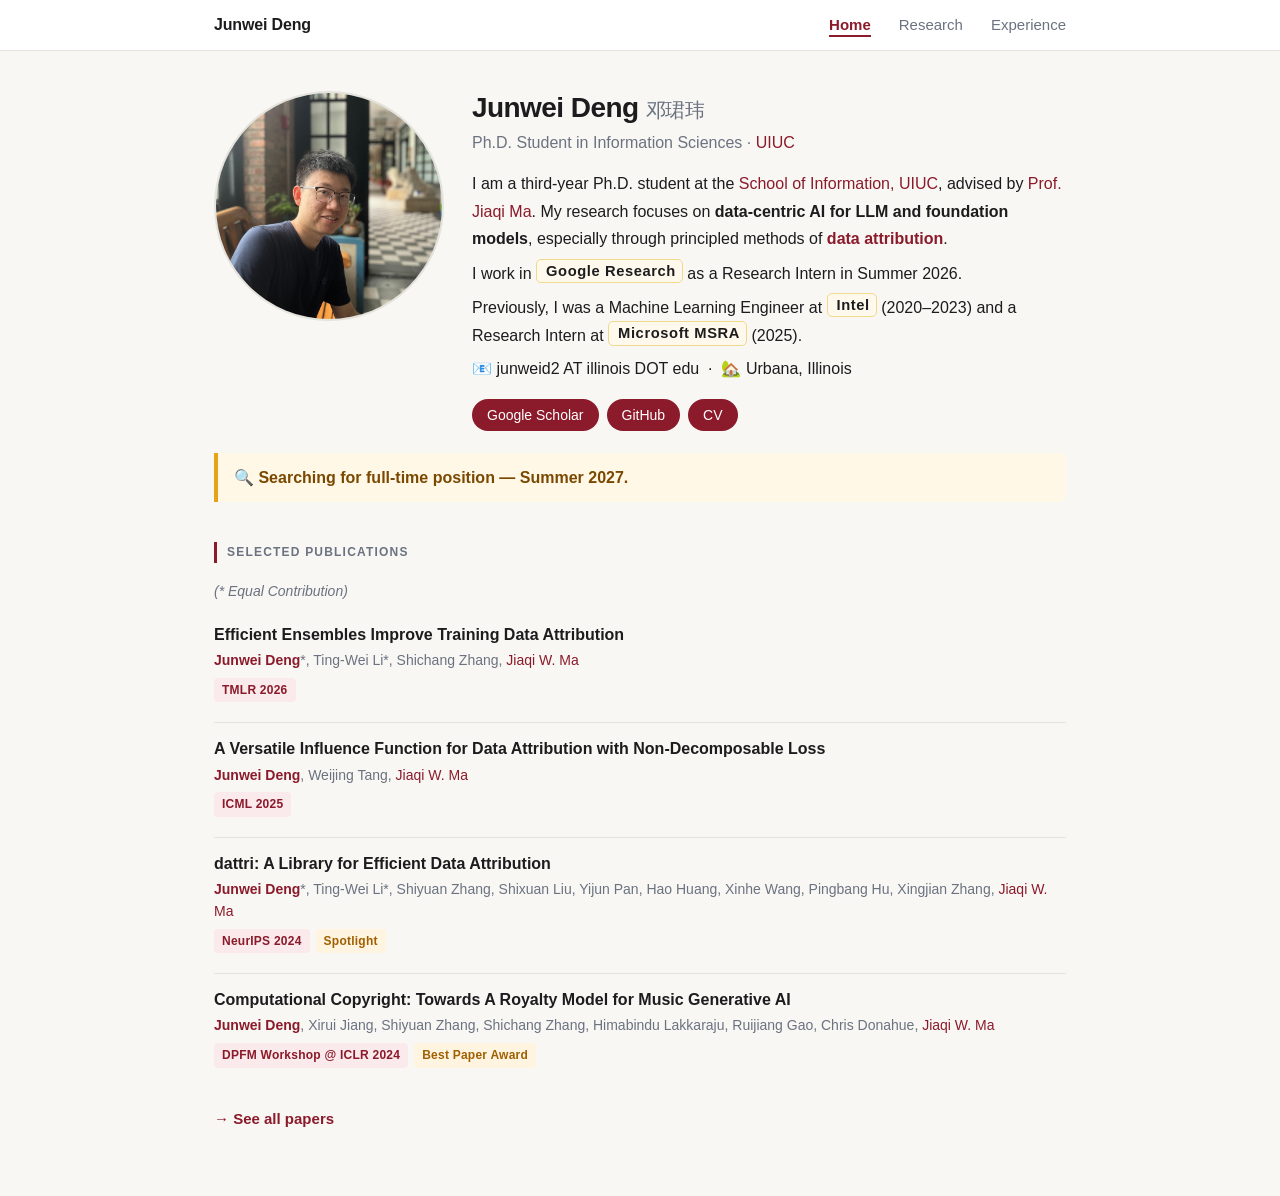
==== index.html @ a023f696 "update" ====
<!DOCTYPE html>
<html lang="en">
<head>
  <meta charset="UTF-8">
  <meta name="viewport" content="width=device-width, initial-scale=1">
  <title>Junwei Deng</title>
  <meta name="author" content="Junwei Deng">
  <link rel="stylesheet" href="style.css">
</head>
<body>

<nav>
  <div class="nav-inner">
    <a class="nav-name" href="index.html">Junwei Deng</a>
    <ul class="nav-links">
      <li><a href="index.html" class="active">Home</a></li>
      <li><a href="research.html">Research</a></li>
      <li><a href="experience.html">Experience</a></li>
    </ul>
  </div>
</nav>

<div class="container">

  <div class="profile">
    <img class="profile-photo" src="images/junwei.jpg" alt="Junwei Deng">
    <div class="profile-info">
      <h1>Junwei Deng <span style="font-weight:400;font-size:20px;color:#6b7280">邓珺玮</span></h1>
      <p class="tagline">Ph.D. Student in Information Sciences · <a href="https://ischool.illinois.edu/">UIUC</a></p>
      <div class="bio">
        <p>I am a third-year Ph.D. student at the <a href="https://ischool.illinois.edu/">School of Information, UIUC</a>, advised by <a href="https://jiaqima.github.io/">Prof. Jiaqi Ma</a>. My research focuses on <strong>data-centric AI for LLM and foundation models</strong>, especially through principled methods of <strong><a href="https://hal.science/hal-05230469v1/document">data attribution</a></strong>.</p>
        <p>I work in
  <span class="org-badge"><img src="https://www.google.com/favicon.ico" alt="" style="height:1em;vertical-align:middle;margin-right:3px;"><a href="https://research.google/">Google Research</a></span> as a Research Intern in Summer 2026.</p>

<p>Previously, I was a Machine Learning Engineer at
  <span class="org-badge"><img src="https://www.intel.com/favicon.ico" alt="" style="height:1em;vertical-align:middle;margin-right:3px;"><a href="https://www.intel.com">Intel</a></span> (2020–2023) and a Research Intern at
  <span class="org-badge"><img src="https://www.microsoft.com/favicon.ico" alt="" style="height:1em;vertical-align:middle;margin-right:3px;"><a href="https://www.microsoft.com/en-us/research/lab/microsoft-research-asia/">Microsoft MSRA</a></span> (2025).</p>
        <p>📧 junweid2 AT illinois DOT edu &nbsp;·&nbsp; 🏡 Urbana, Illinois</p>
      </div>
      <div class="profile-links">
        <a href="https://scholar.google.com/citations?user=DagyP9QAAAAJ&hl=en&oi=ao">Google Scholar</a>
        <a href="https://github.com/TheaperDeng">GitHub</a>
        <a href="cv/Junwei_Deng_s_CV_Phd.pdf">CV</a>
      </div>
    </div>
  </div>

  <div class="job-notice">
    🔍 Searching for full-time position — Summer 2027.
  </div>

  <h2 class="section-title">Selected Publications</h2>
  <p class="equal-contrib">(* Equal Contribution)</p>

  <div class="paper">
    <div class="paper-title"><a href="https://arxiv.org/abs/2405.17293">Efficient Ensembles Improve Training Data Attribution</a></div>
    <div class="paper-authors">
      <span class="self">Junwei Deng</span>*, Ting-Wei Li*, Shichang Zhang, <a href="https://scholar.google.com/citations?user=Z9X2A1MAAAAJ">Jiaqi W. Ma</a>
    </div>
    <div class="paper-meta">
      <span class="venue-tag">TMLR 2026</span>
    </div>
  </div>

  <div class="paper">
    <div class="paper-title"><a href="https://arxiv.org/abs/2412.01335">A Versatile Influence Function for Data Attribution with Non-Decomposable Loss</a></div>
    <div class="paper-authors">
      <span class="self">Junwei Deng</span>, Weijing Tang, <a href="https://scholar.google.com/citations?user=Z9X2A1MAAAAJ">Jiaqi W. Ma</a>
    </div>
    <div class="paper-meta">
      <span class="venue-tag">ICML 2025</span>
    </div>
  </div>

  <div class="paper">
    <div class="paper-title"><a href="https://arxiv.org/abs/2410.04555">dattri: A Library for Efficient Data Attribution</a></div>
    <div class="paper-authors">
      <span class="self">Junwei Deng</span>*, Ting-Wei Li*, Shiyuan Zhang, Shixuan Liu, Yijun Pan, Hao Huang, Xinhe Wang, Pingbang Hu, Xingjian Zhang, <a href="https://scholar.google.com/citations?user=Z9X2A1MAAAAJ">Jiaqi W. Ma</a>
    </div>
    <div class="paper-meta">
      <span class="venue-tag">NeurIPS 2024</span>
      <span class="venue-tag award">Spotlight</span>
    </div>
  </div>

  <div class="paper">
    <div class="paper-title"><a href="https://arxiv.org/abs/2312.06646">Computational Copyright: Towards A Royalty Model for Music Generative AI</a></div>
    <div class="paper-authors">
      <span class="self">Junwei Deng</span>, Xirui Jiang, Shiyuan Zhang, Shichang Zhang, Himabindu Lakkaraju, Ruijiang Gao, Chris Donahue, <a href="https://scholar.google.com/citations?user=Z9X2A1MAAAAJ">Jiaqi W. Ma</a>
    </div>
    <div class="paper-meta">
      <span class="venue-tag">DPFM Workshop @ ICLR 2024</span>
      <span class="venue-tag award">Best Paper Award</span>
    </div>
  </div>

  <a class="see-all" href="research.html">→ See all papers</a>

</div>
</body>
</html>
---- style.css ----
/* ── Fonts (Lato via Google CDN) ── */
@font-face {
  font-family: 'Lato';
  font-style: italic;
  font-weight: 400;
  src: local('Lato Italic'), local('Lato-Italic'), url(https://fonts.gstatic.com/s/lato/v15/S6u8w4BMUTPHjxsAUi-qNiXg7eU0.woff2) format('woff2');
  unicode-range: U+0100-024F, U+0259, U+1E00-1EFF, U+2020, U+20A0-20AB, U+20AD-20CF, U+2113, U+2C60-2C7F, U+A720-A7FF;
}
@font-face {
  font-family: 'Lato';
  font-style: italic;
  font-weight: 400;
  src: local('Lato Italic'), local('Lato-Italic'), url(https://fonts.gstatic.com/s/lato/v15/S6u8w4BMUTPHjxsAXC-qNiXg7Q.woff2) format('woff2');
  unicode-range: U+0000-00FF, U+0131, U+0152-0153, U+02BB-02BC, U+02C6, U+02DA, U+02DC, U+2000-206F, U+2074, U+20AC, U+2122, U+2191, U+2193, U+2212, U+2215, U+FEFF, U+FFFD;
}
@font-face {
  font-family: 'Lato';
  font-style: italic;
  font-weight: 700;
  src: local('Lato Bold Italic'), local('Lato-BoldItalic'), url(https://fonts.gstatic.com/s/lato/v15/S6u_w4BMUTPHjxsI5wq_FQftx9897sxZ.woff2) format('woff2');
  unicode-range: U+0100-024F, U+0259, U+1E00-1EFF, U+2020, U+20A0-20AB, U+20AD-20CF, U+2113, U+2C60-2C7F, U+A720-A7FF;
}
@font-face {
  font-family: 'Lato';
  font-style: italic;
  font-weight: 700;
  src: local('Lato Bold Italic'), local('Lato-BoldItalic'), url(https://fonts.gstatic.com/s/lato/v15/S6u_w4BMUTPHjxsI5wq_Gwftx9897g.woff2) format('woff2');
  unicode-range: U+0000-00FF, U+0131, U+0152-0153, U+02BB-02BC, U+02C6, U+02DA, U+02DC, U+2000-206F, U+2074, U+20AC, U+2122, U+2191, U+2193, U+2212, U+2215, U+FEFF, U+FFFD;
}
@font-face {
  font-family: 'Lato';
  font-style: normal;
  font-weight: 400;
  src: local('Lato Regular'), local('Lato-Regular'), url(https://fonts.gstatic.com/s/lato/v15/S6uyw4BMUTPHjxAwXiWtFCfQ7A.woff2) format('woff2');
  unicode-range: U+0100-024F, U+0259, U+1E00-1EFF, U+2020, U+20A0-20AB, U+20AD-20CF, U+2113, U+2C60-2C7F, U+A720-A7FF;
}
@font-face {
  font-family: 'Lato';
  font-style: normal;
  font-weight: 400;
  src: local('Lato Regular'), local('Lato-Regular'), url(https://fonts.gstatic.com/s/lato/v15/S6uyw4BMUTPHjx4wXiWtFCc.woff2) format('woff2');
  unicode-range: U+0000-00FF, U+0131, U+0152-0153, U+02BB-02BC, U+02C6, U+02DA, U+02DC, U+2000-206F, U+2074, U+20AC, U+2122, U+2191, U+2193, U+2212, U+2215, U+FEFF, U+FFFD;
}
@font-face {
  font-family: 'Lato';
  font-style: normal;
  font-weight: 700;
  src: local('Lato Bold'), local('Lato-Bold'), url(https://fonts.gstatic.com/s/lato/v15/S6u9w4BMUTPHh6UVSwaPGQ3q5d0N7w.woff2) format('woff2');
  unicode-range: U+0100-024F, U+0259, U+1E00-1EFF, U+2020, U+20A0-20AB, U+20AD-20CF, U+2113, U+2C60-2C7F, U+A720-A7FF;
}
@font-face {
  font-family: 'Lato';
  font-style: normal;
  font-weight: 700;
  src: local('Lato Bold'), local('Lato-Bold'), url(https://fonts.gstatic.com/s/lato/v15/S6u9w4BMUTPHh6UVSwiPGQ3q5d0.woff2) format('woff2');
  unicode-range: U+0000-00FF, U+0131, U+0152-0153, U+02BB-02BC, U+02C6, U+02DA, U+02DC, U+2000-206F, U+2074, U+20AC, U+2122, U+2191, U+2193, U+2212, U+2215, U+FEFF, U+FFFD;
}

/* ── Design Tokens ── */
:root {
  --bg:       #f8f7f4;
  --surface:  #ffffff;
  --text:     #1c1c1e;
  --muted:    #6b7280;
  --accent:   #8b1a2a;
  --accent-h: #6d1220;
  --border:   #e4e3dc;
  --tag-bg:   #faeaec;
}

/* ── Reset ── */
*, *::before, *::after {
  box-sizing: border-box;
  margin: 0;
  padding: 0;
}

/* ── Base ── */
body {
  background: var(--bg);
  color: var(--text);
  font-family: 'Lato', Verdana, Helvetica, sans-serif;
  font-size: 16px;
  line-height: 1.72;
}

a {
  color: var(--accent);
  text-decoration: none;
}

a:hover {
  color: var(--accent-h);
  text-decoration: underline;
}

/* ── Navigation ── */
nav {
  position: sticky;
  top: 0;
  background: var(--surface);
  border-bottom: 1px solid var(--border);
  z-index: 100;
}

.nav-inner {
  max-width: 900px;
  margin: 0 auto;
  padding: 0 24px;
  display: flex;
  align-items: center;
  justify-content: space-between;
  height: 50px;
}

.nav-name {
  font-size: 16px;
  font-weight: 700;
  color: var(--text);
  text-decoration: none;
  letter-spacing: -0.01em;
}

.nav-name:hover {
  color: var(--accent);
  text-decoration: none;
}

.nav-links {
  display: flex;
  gap: 28px;
  list-style: none;
}

.nav-links a {
  font-size: 15px;
  color: var(--muted);
  text-decoration: none;
  transition: color 0.15s;
  padding-bottom: 2px;
}

.nav-links a:hover {
  color: var(--accent);
  text-decoration: none;
}

.nav-links a.active {
  color: var(--accent);
  font-weight: 700;
  border-bottom: 2px solid var(--accent);
}

/* ── Container ── */
.container {
  max-width: 900px;
  margin: 0 auto;
  padding: 0 24px 64px;
}

/* ── Section Headings ── */
h2.section-title {
  font-size: 12px;
  font-weight: 700;
  text-transform: uppercase;
  letter-spacing: 0.1em;
  color: var(--muted);
  margin: 40px 0 16px;
  padding-left: 10px;
  border-left: 3px solid var(--accent);
}

/* ── Home: Profile Hero ── */
.profile {
  display: flex;
  gap: 28px;
  align-items: flex-start;
  margin-top: 40px;
}

.profile-photo {
  width: 230px;
  height: 230px;
  border-radius: 50%;
  object-fit: cover;
  flex-shrink: 0;
  border: 2px solid var(--border);
}

.profile-info h1 {
  font-size: 28px;
  font-weight: 700;
  line-height: 1.2;
  margin-bottom: 4px;
  letter-spacing: -0.02em;
}

.profile-info .tagline {
  font-size: 16px;
  color: var(--muted);
  margin-bottom: 14px;
}

.profile-info .bio {
  margin-bottom: 16px;
  line-height: 1.72;
}

.profile-info .bio p + p {
  margin-top: 6px;
}

.org-badge {
  display: inline-flex;
  align-items: center;
  background: #fef9ec;
  border: 1px solid #f0d98a;
  border-radius: 5px;
  padding: 1px 6px;
  font-weight: 600;
  letter-spacing: 0.04em;
  font-size: 0.92em;
  line-height: 1.4;
  vertical-align: baseline;
  white-space: nowrap;
}

.org-badge a {
  color: inherit;
  text-decoration: none;
}

.org-badge a:hover {
  text-decoration: underline;
}

.profile-links {
  display: flex;
  flex-wrap: wrap;
  gap: 8px;
}

.profile-links a {
  font-size: 14px;
  color: var(--surface);
  background: var(--accent);
  padding: 4px 15px;
  border-radius: 20px;
  text-decoration: none;
  transition: background 0.15s;
}

.profile-links a:hover {
  background: var(--accent-h);
  text-decoration: none;
}

/* ── See All Link ── */
.see-all {
  display: inline-block;
  margin-top: 4px;
  font-size: 15px;
  color: var(--accent);
  font-weight: 700;
}

.see-all:hover {
  text-decoration: underline;
}

/* ── Papers ── */
.equal-contrib {
  font-size: 14px;
  color: var(--muted);
  font-style: italic;
  margin-bottom: 20px;
}

.job-notice {
  display: flex;
  align-items: center;
  gap: 10px;
  background: #fff8e6;
  border-left: 4px solid #e6a317;
  padding: 11px 16px;
  border-radius: 0 6px 6px 0;
  font-size: 16px;
  font-weight: 700;
  color: #7a4800;
  margin: 22px 0 4px;
}

.paper {
  margin-bottom: 14px;
  padding-bottom: 14px;
  border-bottom: 1px solid var(--border);
}

.paper:last-of-type {
  border-bottom: none;
}

.paper-title {
  font-size: 16px;
  font-weight: 700;
  line-height: 1.45;
  margin-bottom: 4px;
  color: var(--text);
}

.paper-title a {
  color: var(--text);
  text-decoration: none;
}

.paper-title a:hover {
  color: var(--accent);
  text-decoration: underline;
}

.paper-authors {
  font-size: 14px;
  color: var(--muted);
  margin-bottom: 6px;
  line-height: 1.55;
}

.paper-authors .self {
  color: var(--accent);
  font-weight: 700;
}

.paper-meta {
  display: flex;
  align-items: center;
  flex-wrap: wrap;
  gap: 6px;
  margin-bottom: 6px;
}

.venue-tag {
  display: inline-block;
  background: var(--tag-bg);
  color: var(--accent);
  font-size: 12px;
  font-weight: 700;
  padding: 2px 8px;
  border-radius: 4px;
  letter-spacing: 0.02em;
}

.venue-tag.award {
  background: #fff4e0;
  color: #a05f00;
}

.paper-links {
  display: flex;
  gap: 12px;
  flex-wrap: wrap;
}

.paper-links a {
  font-size: 13px;
  color: var(--muted);
  text-decoration: none;
}

.paper-links a::before { content: "["; }
.paper-links a::after  { content: "]"; }

.paper-links a:hover {
  color: var(--accent);
  text-decoration: none;
}

/* ── Experience ── */
.exp-entry {
  display: flex;
  gap: 18px;
  margin-bottom: 22px;
  padding-bottom: 22px;
  border-bottom: 1px solid var(--border);
  align-items: flex-start;
}

.exp-entry:last-child {
  border-bottom: none;
}

.exp-logo {
  width: 52px;
  height: 52px;
  object-fit: contain;
  flex-shrink: 0;
  margin-top: 3px;
}

.exp-content h3 {
  font-size: 16px;
  font-weight: 700;
  margin-bottom: 1px;
}

.exp-content .exp-org {
  font-size: 15px;
  color: var(--muted);
  margin-bottom: 5px;
}

.exp-content .exp-body {
  font-size: 15px;
  line-height: 1.65;
  color: var(--text);
}

.exp-content .exp-body a {
  font-size: 15px;
}

/* ── Responsive ── */
@media (max-width: 560px) {
  .profile {
    flex-direction: column-reverse;
    align-items: center;
    text-align: center;
  }

  .profile-photo {
    width: 130px;
    height: 130px;
  }

  .profile-links {
    justify-content: center;
  }

  .nav-links {
    gap: 18px;
  }

  .nav-links a {
    font-size: 14px;
  }

  h2.section-title {
    margin-top: 32px;
  }
}
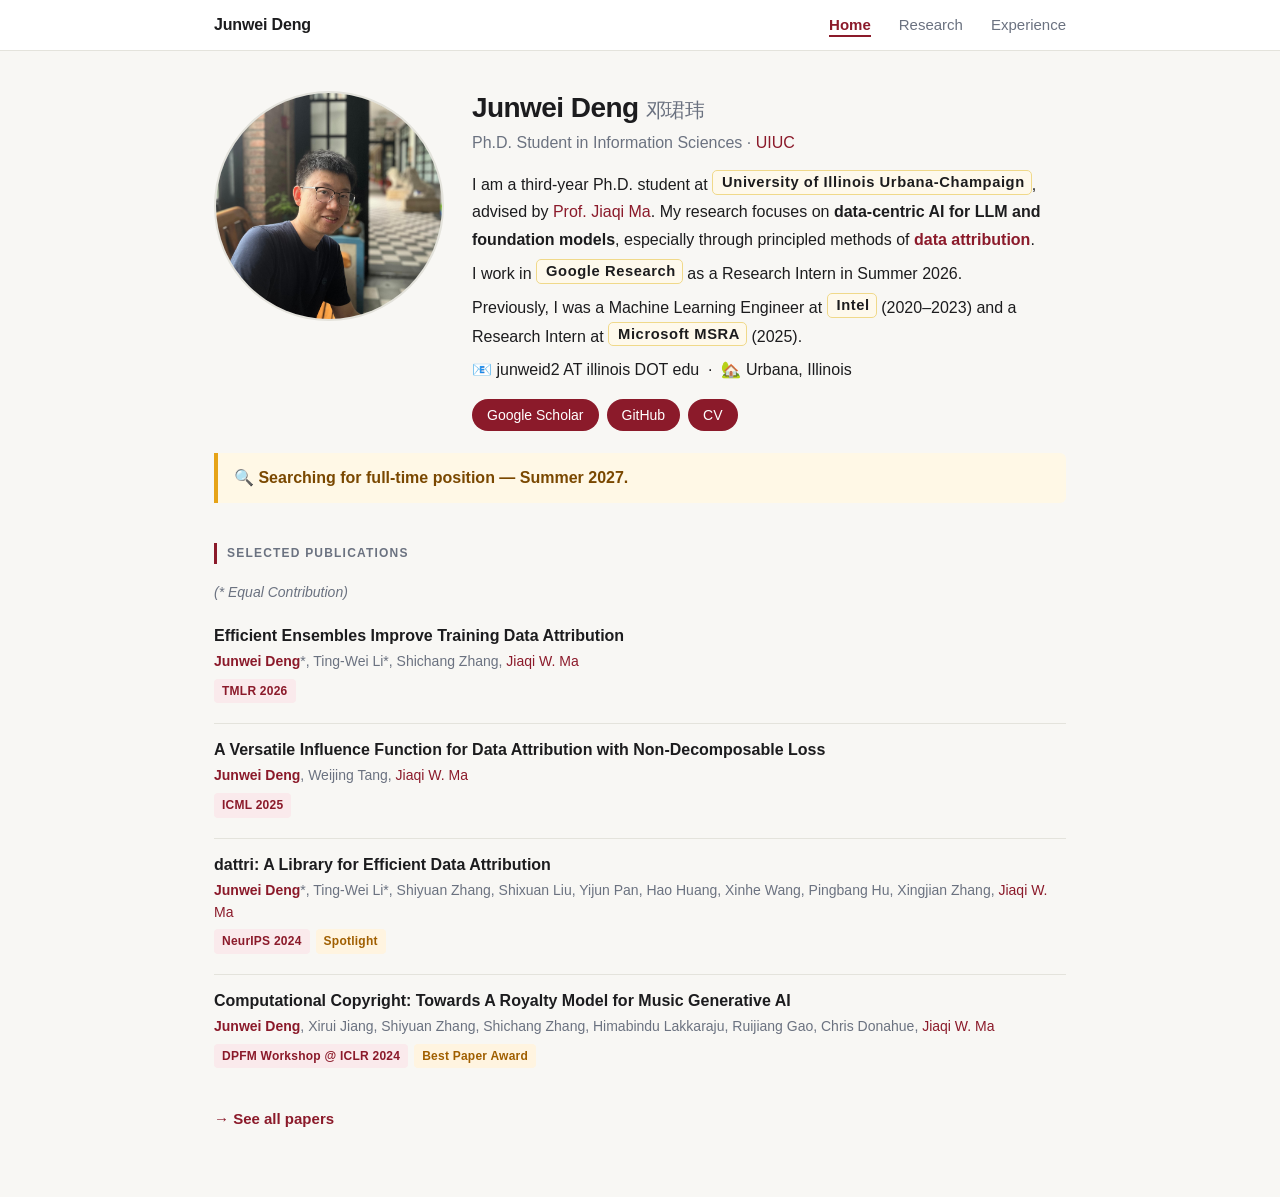
==== commit 602c2a19: "update" ====
--- a/index.html
+++ b/index.html
@@ -28,7 +28,7 @@
       <h1>Junwei Deng <span style="font-weight:400;font-size:20px;color:#6b7280">邓珺玮</span></h1>
       <p class="tagline">Ph.D. Student in Information Sciences · <a href="https://ischool.illinois.edu/">UIUC</a></p>
       <div class="bio">
-        <p>I am a third-year Ph.D. student at the <a href="https://ischool.illinois.edu/">School of Information, UIUC</a>, advised by <a href="https://jiaqima.github.io/">Prof. Jiaqi Ma</a>. My research focuses on <strong>data-centric AI for LLM and foundation models</strong>, especially through principled methods of <strong><a href="https://hal.science/hal-05230469v1/document">data attribution</a></strong>.</p>
+        <p>I am a third-year Ph.D. student at <span class="org-badge"><img src="https://cdn.brand.illinois.edu/favicon.ico" alt="" style="height:1em;vertical-align:middle;margin-right:3px;"><a href="https://ischool.illinois.edu/">University of Illinois Urbana-Champaign</a></span>, advised by <a href="https://jiaqima.github.io/">Prof. Jiaqi Ma</a>. My research focuses on <strong>data-centric AI for LLM and foundation models</strong>, especially through principled methods of <strong><a href="https://hal.science/hal-05230469v1/document">data attribution</a></strong>.</p>
         <p>I work in
   <span class="org-badge"><img src="https://www.google.com/favicon.ico" alt="" style="height:1em;vertical-align:middle;margin-right:3px;"><a href="https://research.google/">Google Research</a></span> as a Research Intern in Summer 2026.</p>
 
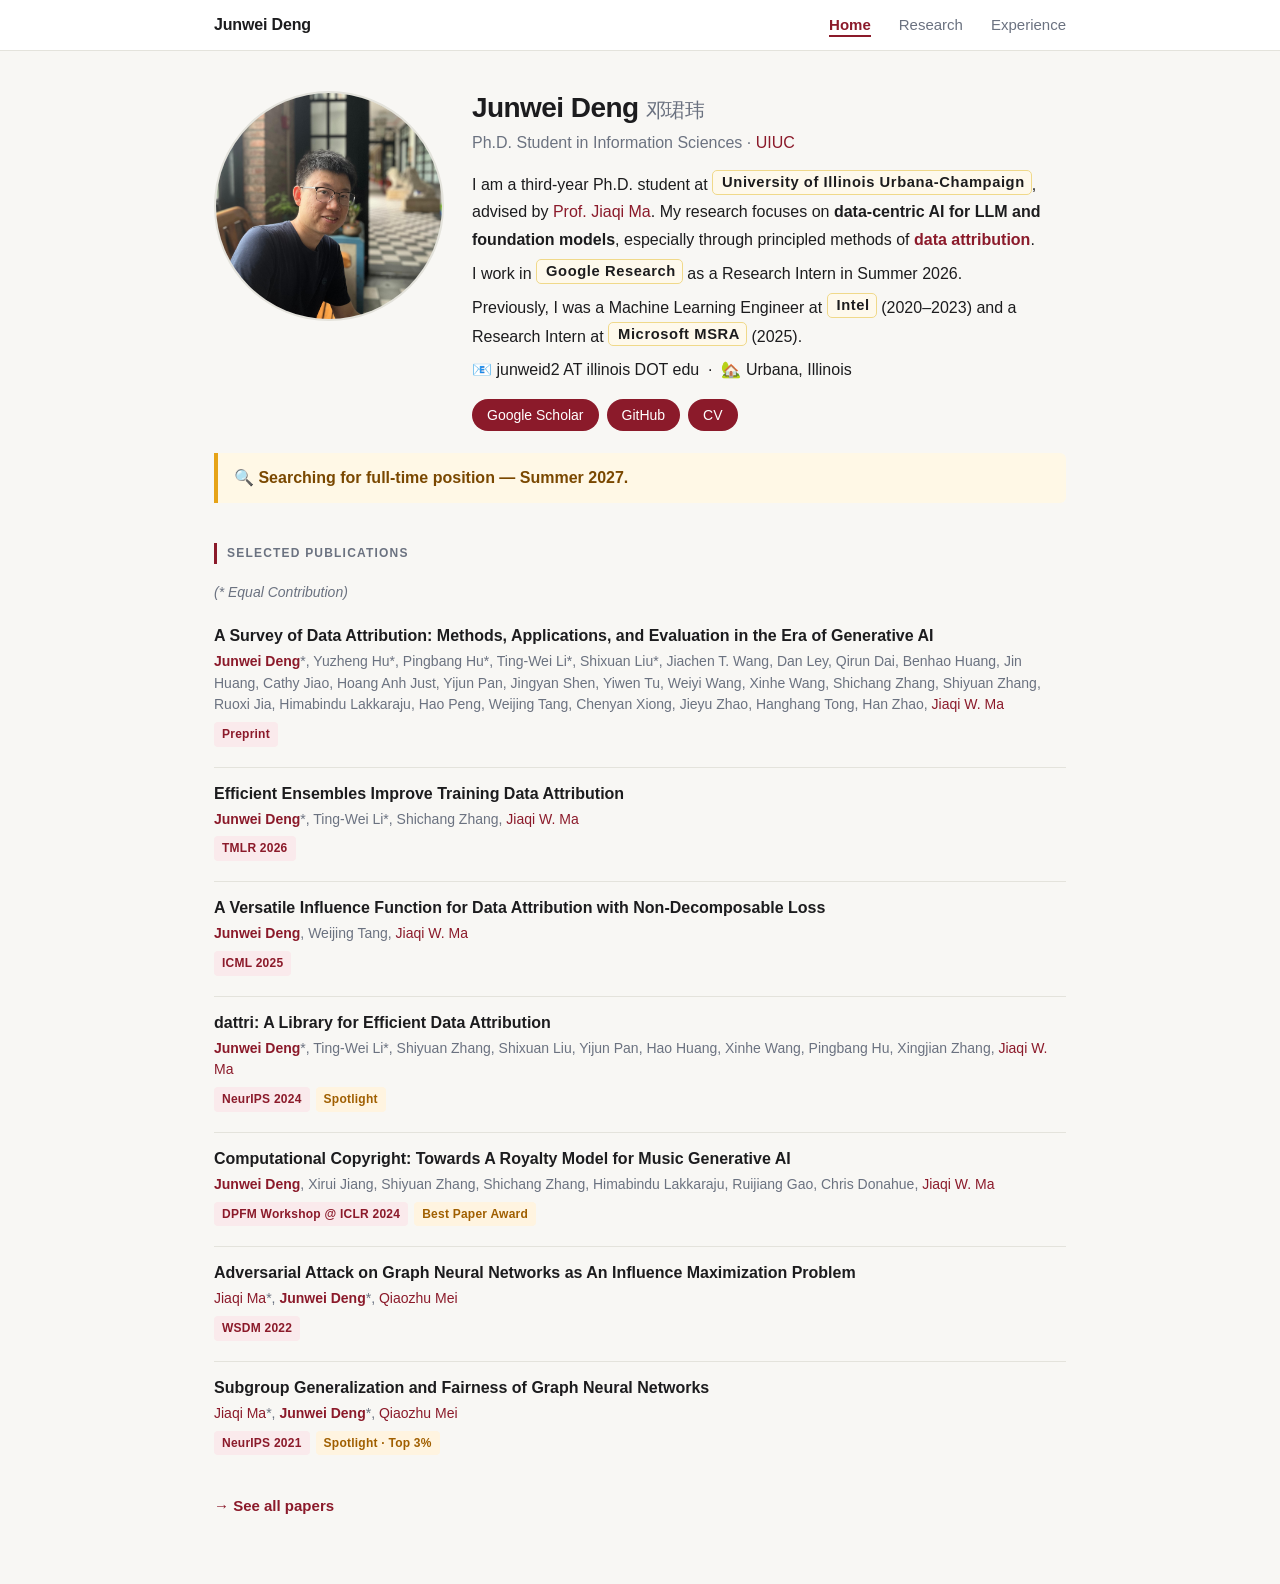
==== commit 4a1c7493: "update" ====
--- a/index.html
+++ b/index.html
@@ -53,6 +53,16 @@
   <p class="equal-contrib">(* Equal Contribution)</p>
 
   <div class="paper">
+    <div class="paper-title"><a href="https://hal.science/hal-05230469v1/document">A Survey of Data Attribution: Methods, Applications, and Evaluation in the Era of Generative AI</a></div>
+    <div class="paper-authors">
+      <span class="self">Junwei Deng</span>*, Yuzheng Hu*, Pingbang Hu*, Ting-Wei Li*, Shixuan Liu*, Jiachen T. Wang, Dan Ley, Qirun Dai, Benhao Huang, Jin Huang, Cathy Jiao, Hoang Anh Just, Yijun Pan, Jingyan Shen, Yiwen Tu, Weiyi Wang, Xinhe Wang, Shichang Zhang, Shiyuan Zhang, Ruoxi Jia, Himabindu Lakkaraju, Hao Peng, Weijing Tang, Chenyan Xiong, Jieyu Zhao, Hanghang Tong, Han Zhao, <a href="https://scholar.google.com/citations?user=Z9X2A1MAAAAJ">Jiaqi W. Ma</a>
+    </div>
+    <div class="paper-meta">
+      <span class="venue-tag">Preprint</span>
+    </div>
+  </div>
+
+  <div class="paper">
     <div class="paper-title"><a href="https://arxiv.org/abs/2405.17293">Efficient Ensembles Improve Training Data Attribution</a></div>
     <div class="paper-authors">
       <span class="self">Junwei Deng</span>*, Ting-Wei Li*, Shichang Zhang, <a href="https://scholar.google.com/citations?user=Z9X2A1MAAAAJ">Jiaqi W. Ma</a>
@@ -94,6 +104,27 @@
     </div>
   </div>
 
+  <div class="paper">
+    <div class="paper-title"><a href="https://arxiv.org/abs/2106.10785">Adversarial Attack on Graph Neural Networks as An Influence Maximization Problem</a></div>
+    <div class="paper-authors">
+      <a href="https://scholar.google.com/citations?user=Z9X2A1MAAAAJ">Jiaqi Ma</a>*, <span class="self">Junwei Deng</span>*, <a href="https://scholar.google.com/citations?user=zr22WkQAAAAJ">Qiaozhu Mei</a>
+    </div>
+    <div class="paper-meta">
+      <span class="venue-tag">WSDM 2022</span>
+    </div>
+  </div>
+
+  <div class="paper">
+    <div class="paper-title"><a href="https://arxiv.org/abs/2106.15535">Subgroup Generalization and Fairness of Graph Neural Networks</a></div>
+    <div class="paper-authors">
+      <a href="https://scholar.google.com/citations?user=Z9X2A1MAAAAJ">Jiaqi Ma</a>*, <span class="self">Junwei Deng</span>*, <a href="https://scholar.google.com/citations?user=zr22WkQAAAAJ">Qiaozhu Mei</a>
+    </div>
+    <div class="paper-meta">
+      <span class="venue-tag">NeurIPS 2021</span>
+      <span class="venue-tag award">Spotlight · Top 3%</span>
+    </div>
+  </div>
+
   <a class="see-all" href="research.html">→ See all papers</a>
 
 </div>
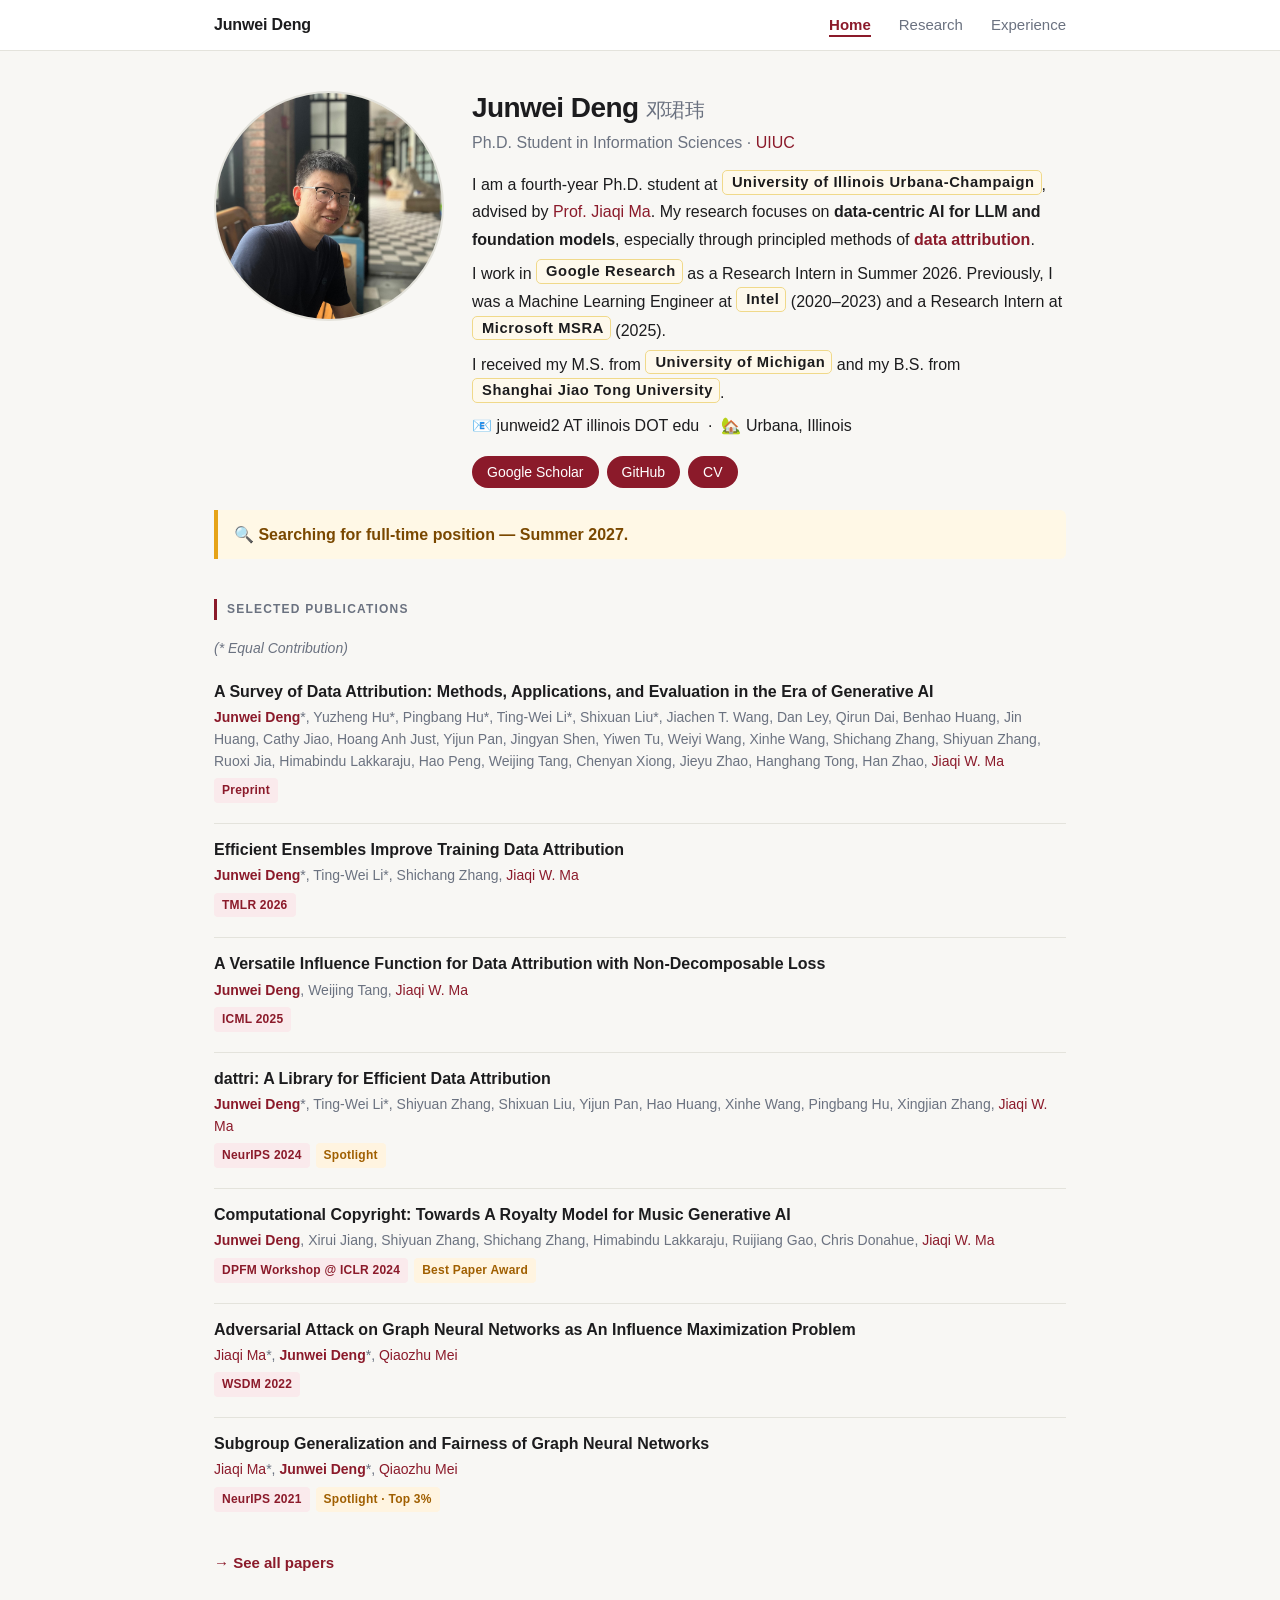
==== commit 8496b1e5: "update" ====
--- a/index.html
+++ b/index.html
@@ -28,13 +28,14 @@
       <h1>Junwei Deng <span style="font-weight:400;font-size:20px;color:#6b7280">邓珺玮</span></h1>
       <p class="tagline">Ph.D. Student in Information Sciences · <a href="https://ischool.illinois.edu/">UIUC</a></p>
       <div class="bio">
-        <p>I am a third-year Ph.D. student at <span class="org-badge"><img src="https://cdn.brand.illinois.edu/favicon.ico" alt="" style="height:1em;vertical-align:middle;margin-right:3px;"><a href="https://ischool.illinois.edu/">University of Illinois Urbana-Champaign</a></span>, advised by <a href="https://jiaqima.github.io/">Prof. Jiaqi Ma</a>. My research focuses on <strong>data-centric AI for LLM and foundation models</strong>, especially through principled methods of <strong><a href="https://hal.science/hal-05230469v1/document">data attribution</a></strong>.</p>
+        <p>I am a fourth-year Ph.D. student at <span class="org-badge"><img src="https://cdn.brand.illinois.edu/favicon.ico" alt="" style="height:1em;vertical-align:middle;margin-right:3px;"><a href="https://ischool.illinois.edu/">University of Illinois Urbana-Champaign</a></span>, advised by <a href="https://jiaqima.github.io/">Prof. Jiaqi Ma</a>. My research focuses on <strong>data-centric AI for LLM and foundation models</strong>, especially through principled methods of <strong><a href="https://hal.science/hal-05230469v1/document">data attribution</a></strong>.</p>
         <p>I work in
-  <span class="org-badge"><img src="https://www.google.com/favicon.ico" alt="" style="height:1em;vertical-align:middle;margin-right:3px;"><a href="https://research.google/">Google Research</a></span> as a Research Intern in Summer 2026.</p>
-
-<p>Previously, I was a Machine Learning Engineer at
+  <span class="org-badge"><img src="https://www.google.com/favicon.ico" alt="" style="height:1em;vertical-align:middle;margin-right:3px;"><a href="https://research.google/">Google Research</a></span> as a Research Intern in Summer 2026. Previously, I was a Machine Learning Engineer at
   <span class="org-badge"><img src="https://www.intel.com/favicon.ico" alt="" style="height:1em;vertical-align:middle;margin-right:3px;"><a href="https://www.intel.com">Intel</a></span> (2020–2023) and a Research Intern at
   <span class="org-badge"><img src="https://www.microsoft.com/favicon.ico" alt="" style="height:1em;vertical-align:middle;margin-right:3px;"><a href="https://www.microsoft.com/en-us/research/lab/microsoft-research-asia/">Microsoft MSRA</a></span> (2025).</p>
+        <p>I received my M.S. from
+  <span class="org-badge"><img src="https://umich.edu/favicon.ico" alt="" style="height:1em;vertical-align:middle;margin-right:3px;"><a href="https://umich.edu/">University of Michigan</a></span> and my B.S. from
+  <span class="org-badge"><img src="https://en.sjtu.edu.cn/favicon.ico" alt="" style="height:1em;vertical-align:middle;margin-right:3px;"><a href="https://www.sjtu.edu.cn/">Shanghai Jiao Tong University</a></span>.</p>
         <p>📧 junweid2 AT illinois DOT edu &nbsp;·&nbsp; 🏡 Urbana, Illinois</p>
       </div>
       <div class="profile-links">
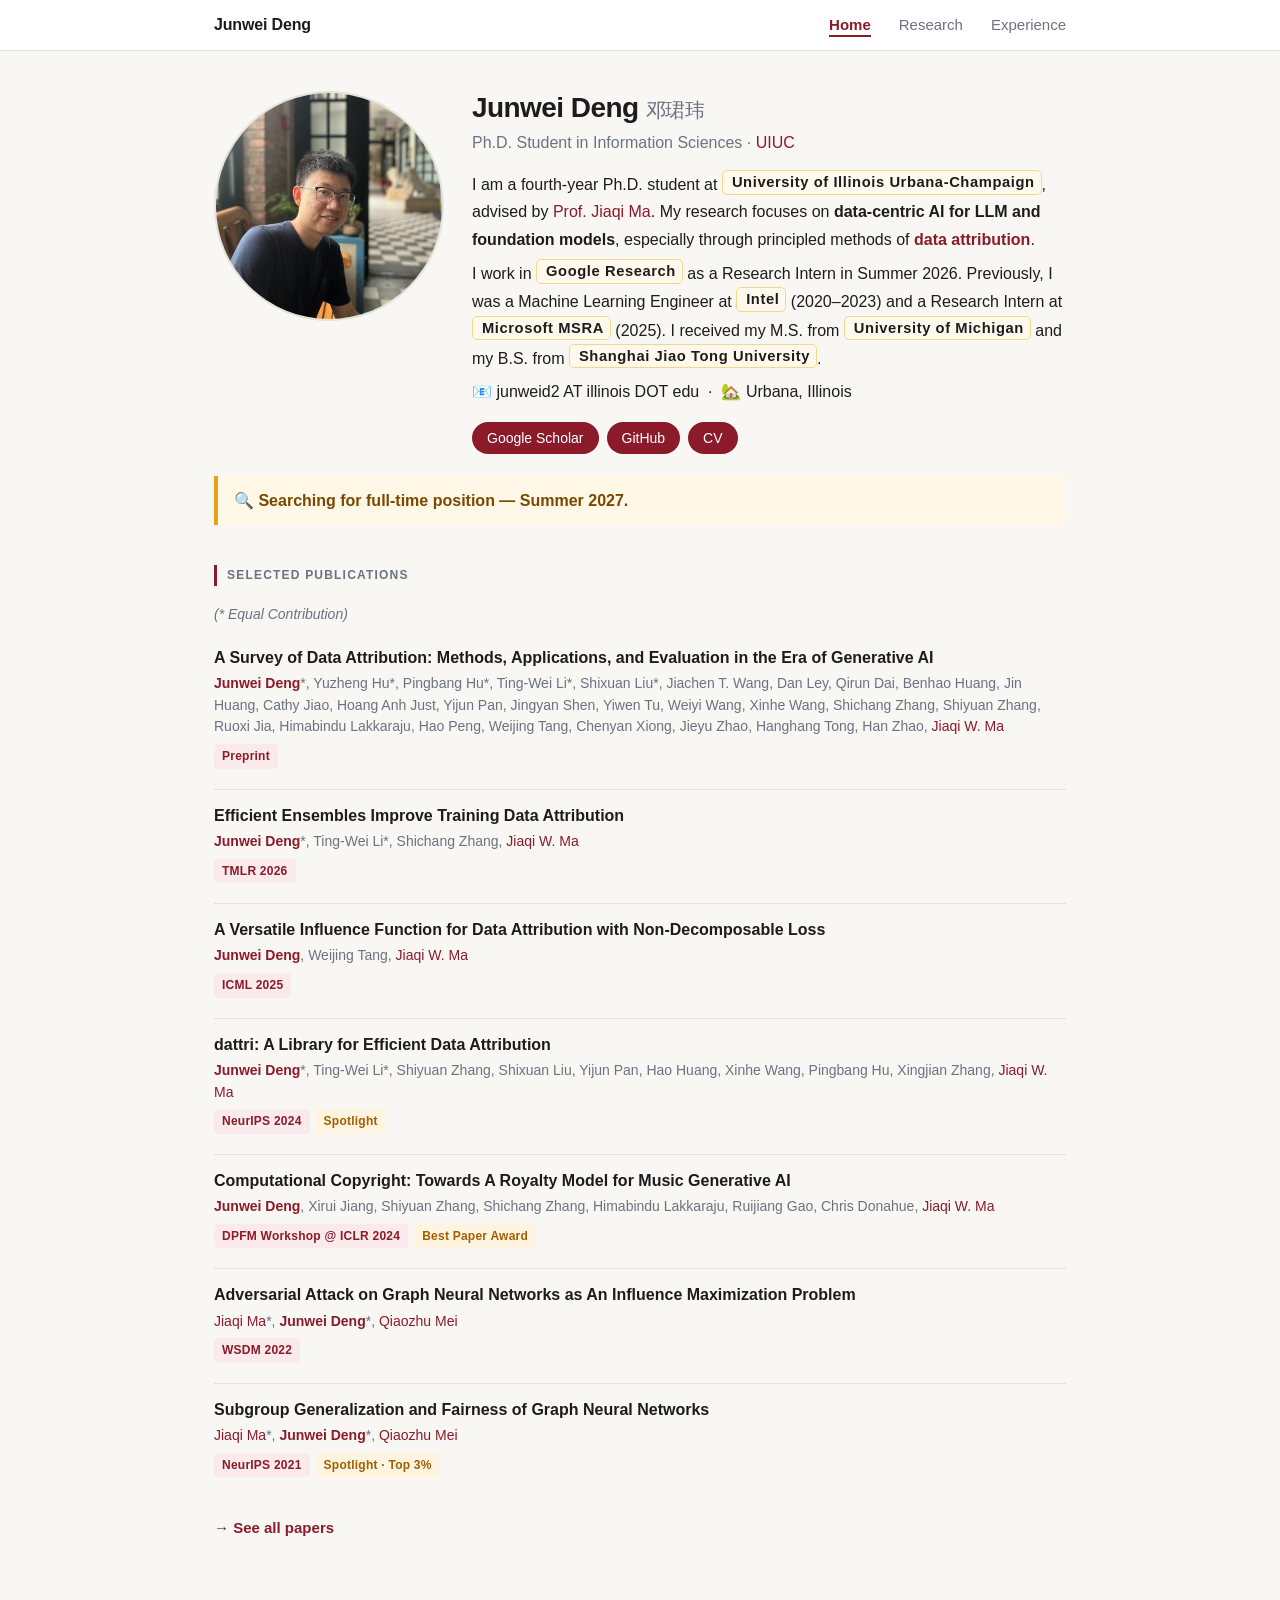
==== commit 8770ebf9: "update" ====
--- a/index.html
+++ b/index.html
@@ -32,8 +32,7 @@
         <p>I work in
   <span class="org-badge"><img src="https://www.google.com/favicon.ico" alt="" style="height:1em;vertical-align:middle;margin-right:3px;"><a href="https://research.google/">Google Research</a></span> as a Research Intern in Summer 2026. Previously, I was a Machine Learning Engineer at
   <span class="org-badge"><img src="https://www.intel.com/favicon.ico" alt="" style="height:1em;vertical-align:middle;margin-right:3px;"><a href="https://www.intel.com">Intel</a></span> (2020–2023) and a Research Intern at
-  <span class="org-badge"><img src="https://www.microsoft.com/favicon.ico" alt="" style="height:1em;vertical-align:middle;margin-right:3px;"><a href="https://www.microsoft.com/en-us/research/lab/microsoft-research-asia/">Microsoft MSRA</a></span> (2025).</p>
-        <p>I received my M.S. from
+  <span class="org-badge"><img src="https://www.microsoft.com/favicon.ico" alt="" style="height:1em;vertical-align:middle;margin-right:3px;"><a href="https://www.microsoft.com/en-us/research/lab/microsoft-research-asia/">Microsoft MSRA</a></span> (2025). I received my M.S. from
   <span class="org-badge"><img src="https://umich.edu/favicon.ico" alt="" style="height:1em;vertical-align:middle;margin-right:3px;"><a href="https://umich.edu/">University of Michigan</a></span> and my B.S. from
   <span class="org-badge"><img src="https://en.sjtu.edu.cn/favicon.ico" alt="" style="height:1em;vertical-align:middle;margin-right:3px;"><a href="https://www.sjtu.edu.cn/">Shanghai Jiao Tong University</a></span>.</p>
         <p>📧 junweid2 AT illinois DOT edu &nbsp;·&nbsp; 🏡 Urbana, Illinois</p>
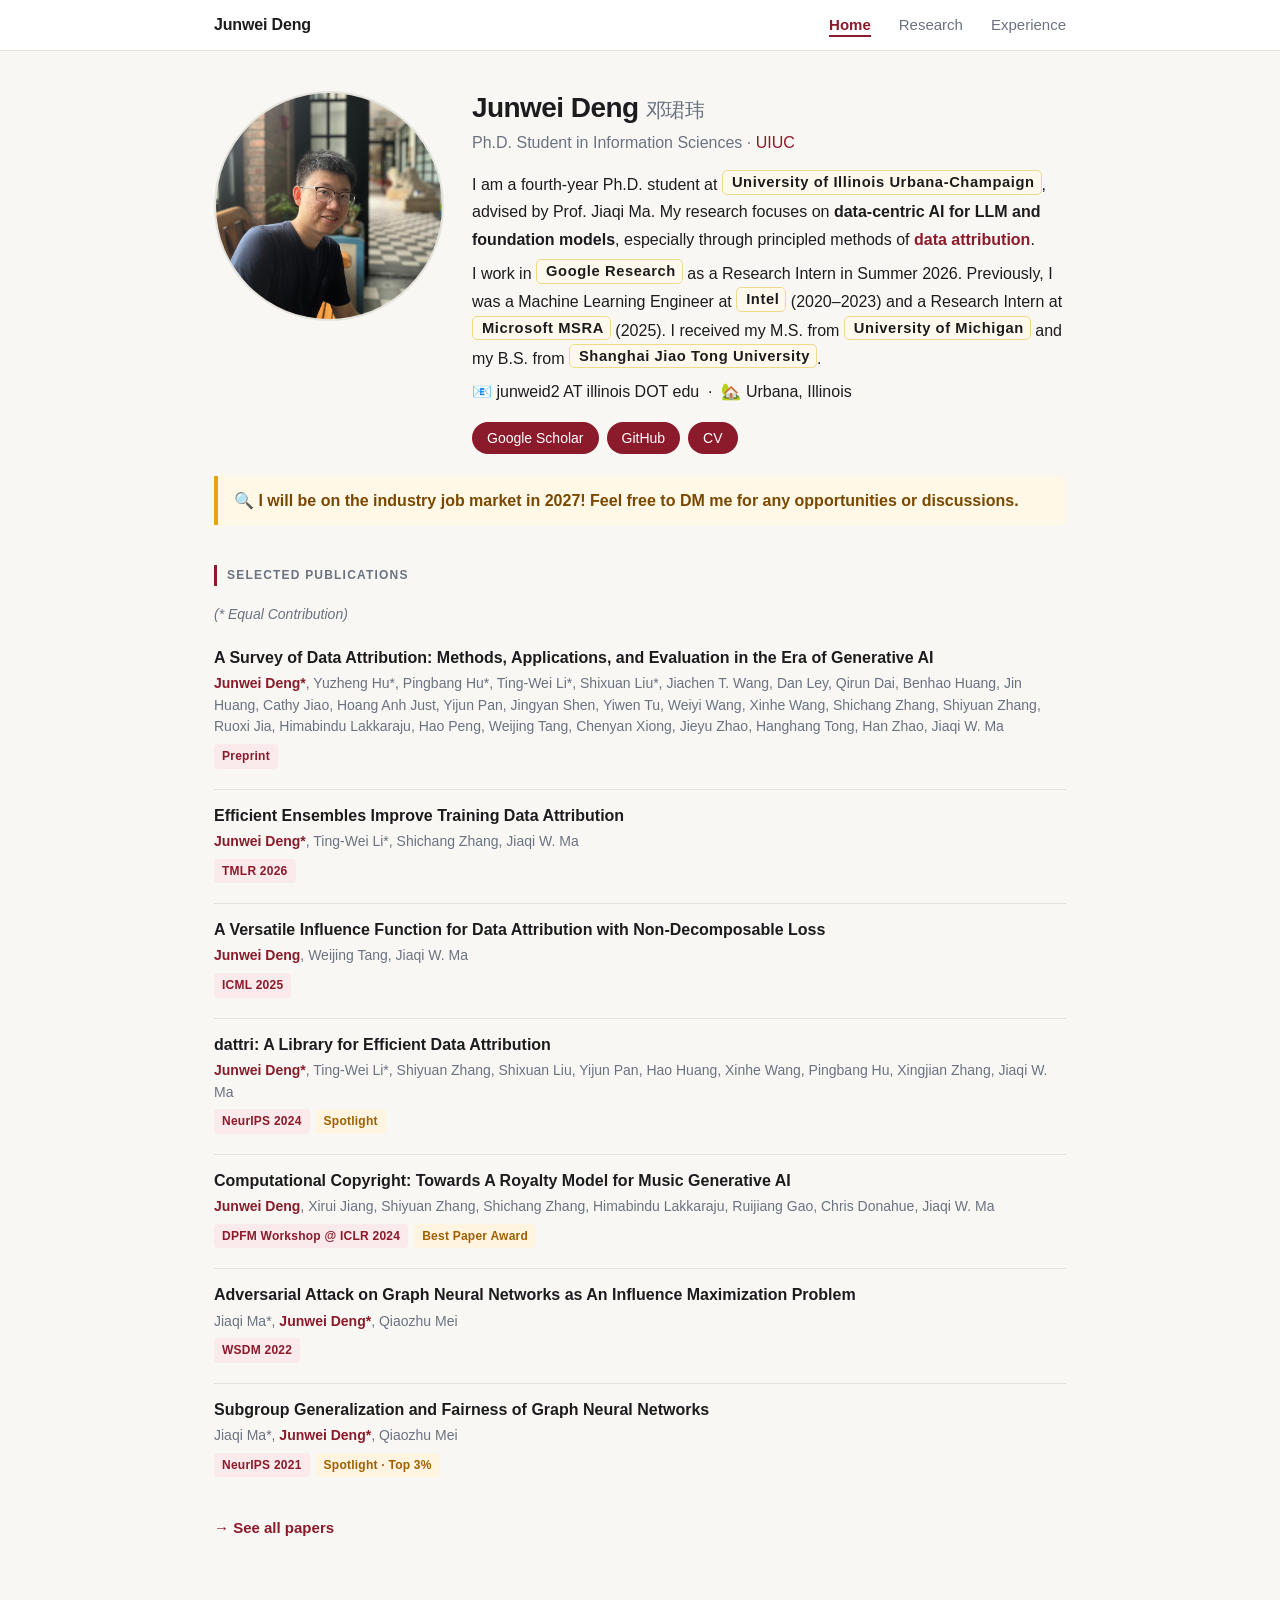
==== commit 6ca27256: "update" ====
--- a/index.html
+++ b/index.html
@@ -28,7 +28,7 @@
       <h1>Junwei Deng <span style="font-weight:400;font-size:20px;color:#6b7280">邓珺玮</span></h1>
       <p class="tagline">Ph.D. Student in Information Sciences · <a href="https://ischool.illinois.edu/">UIUC</a></p>
       <div class="bio">
-        <p>I am a fourth-year Ph.D. student at <span class="org-badge"><img src="https://cdn.brand.illinois.edu/favicon.ico" alt="" style="height:1em;vertical-align:middle;margin-right:3px;"><a href="https://ischool.illinois.edu/">University of Illinois Urbana-Champaign</a></span>, advised by <a href="https://jiaqima.github.io/">Prof. Jiaqi Ma</a>. My research focuses on <strong>data-centric AI for LLM and foundation models</strong>, especially through principled methods of <strong><a href="https://hal.science/hal-05230469v1/document">data attribution</a></strong>.</p>
+        <p>I am a fourth-year Ph.D. student at <span class="org-badge"><img src="https://cdn.brand.illinois.edu/favicon.ico" alt="" style="height:1em;vertical-align:middle;margin-right:3px;"><a href="https://ischool.illinois.edu/">University of Illinois Urbana-Champaign</a></span>, advised by Prof. Jiaqi Ma. My research focuses on <strong>data-centric AI for LLM and foundation models</strong>, especially through principled methods of <strong><a href="https://hal.science/hal-05230469v1/document">data attribution</a></strong>.</p>
         <p>I work in
   <span class="org-badge"><img src="https://www.google.com/favicon.ico" alt="" style="height:1em;vertical-align:middle;margin-right:3px;"><a href="https://research.google/">Google Research</a></span> as a Research Intern in Summer 2026. Previously, I was a Machine Learning Engineer at
   <span class="org-badge"><img src="https://www.intel.com/favicon.ico" alt="" style="height:1em;vertical-align:middle;margin-right:3px;"><a href="https://www.intel.com">Intel</a></span> (2020–2023) and a Research Intern at
@@ -46,7 +46,7 @@
   </div>
 
   <div class="job-notice">
-    🔍 Searching for full-time position — Summer 2027.
+    🔍 I will be on the industry job market in 2027! Feel free to DM me for any opportunities or discussions.
   </div>
 
   <h2 class="section-title">Selected Publications</h2>
@@ -55,7 +55,7 @@
   <div class="paper">
     <div class="paper-title"><a href="https://hal.science/hal-05230469v1/document">A Survey of Data Attribution: Methods, Applications, and Evaluation in the Era of Generative AI</a></div>
     <div class="paper-authors">
-      <span class="self">Junwei Deng</span>*, Yuzheng Hu*, Pingbang Hu*, Ting-Wei Li*, Shixuan Liu*, Jiachen T. Wang, Dan Ley, Qirun Dai, Benhao Huang, Jin Huang, Cathy Jiao, Hoang Anh Just, Yijun Pan, Jingyan Shen, Yiwen Tu, Weiyi Wang, Xinhe Wang, Shichang Zhang, Shiyuan Zhang, Ruoxi Jia, Himabindu Lakkaraju, Hao Peng, Weijing Tang, Chenyan Xiong, Jieyu Zhao, Hanghang Tong, Han Zhao, <a href="https://scholar.google.com/citations?user=Z9X2A1MAAAAJ">Jiaqi W. Ma</a>
+      <span class="self">Junwei Deng*</span>, Yuzheng Hu*, Pingbang Hu*, Ting-Wei Li*, Shixuan Liu*, Jiachen T. Wang, Dan Ley, Qirun Dai, Benhao Huang, Jin Huang, Cathy Jiao, Hoang Anh Just, Yijun Pan, Jingyan Shen, Yiwen Tu, Weiyi Wang, Xinhe Wang, Shichang Zhang, Shiyuan Zhang, Ruoxi Jia, Himabindu Lakkaraju, Hao Peng, Weijing Tang, Chenyan Xiong, Jieyu Zhao, Hanghang Tong, Han Zhao, Jiaqi W. Ma
     </div>
     <div class="paper-meta">
       <span class="venue-tag">Preprint</span>
@@ -65,7 +65,7 @@
   <div class="paper">
     <div class="paper-title"><a href="https://arxiv.org/abs/2405.17293">Efficient Ensembles Improve Training Data Attribution</a></div>
     <div class="paper-authors">
-      <span class="self">Junwei Deng</span>*, Ting-Wei Li*, Shichang Zhang, <a href="https://scholar.google.com/citations?user=Z9X2A1MAAAAJ">Jiaqi W. Ma</a>
+      <span class="self">Junwei Deng*</span>, Ting-Wei Li*, Shichang Zhang, Jiaqi W. Ma
     </div>
     <div class="paper-meta">
       <span class="venue-tag">TMLR 2026</span>
@@ -75,7 +75,7 @@
   <div class="paper">
     <div class="paper-title"><a href="https://arxiv.org/abs/2412.01335">A Versatile Influence Function for Data Attribution with Non-Decomposable Loss</a></div>
     <div class="paper-authors">
-      <span class="self">Junwei Deng</span>, Weijing Tang, <a href="https://scholar.google.com/citations?user=Z9X2A1MAAAAJ">Jiaqi W. Ma</a>
+      <span class="self">Junwei Deng</span>, Weijing Tang, Jiaqi W. Ma
     </div>
     <div class="paper-meta">
       <span class="venue-tag">ICML 2025</span>
@@ -85,7 +85,7 @@
   <div class="paper">
     <div class="paper-title"><a href="https://arxiv.org/abs/2410.04555">dattri: A Library for Efficient Data Attribution</a></div>
     <div class="paper-authors">
-      <span class="self">Junwei Deng</span>*, Ting-Wei Li*, Shiyuan Zhang, Shixuan Liu, Yijun Pan, Hao Huang, Xinhe Wang, Pingbang Hu, Xingjian Zhang, <a href="https://scholar.google.com/citations?user=Z9X2A1MAAAAJ">Jiaqi W. Ma</a>
+      <span class="self">Junwei Deng*</span>, Ting-Wei Li*, Shiyuan Zhang, Shixuan Liu, Yijun Pan, Hao Huang, Xinhe Wang, Pingbang Hu, Xingjian Zhang, Jiaqi W. Ma
     </div>
     <div class="paper-meta">
       <span class="venue-tag">NeurIPS 2024</span>
@@ -96,7 +96,7 @@
   <div class="paper">
     <div class="paper-title"><a href="https://arxiv.org/abs/2312.06646">Computational Copyright: Towards A Royalty Model for Music Generative AI</a></div>
     <div class="paper-authors">
-      <span class="self">Junwei Deng</span>, Xirui Jiang, Shiyuan Zhang, Shichang Zhang, Himabindu Lakkaraju, Ruijiang Gao, Chris Donahue, <a href="https://scholar.google.com/citations?user=Z9X2A1MAAAAJ">Jiaqi W. Ma</a>
+      <span class="self">Junwei Deng</span>, Xirui Jiang, Shiyuan Zhang, Shichang Zhang, Himabindu Lakkaraju, Ruijiang Gao, Chris Donahue, Jiaqi W. Ma
     </div>
     <div class="paper-meta">
       <span class="venue-tag">DPFM Workshop @ ICLR 2024</span>
@@ -107,7 +107,7 @@
   <div class="paper">
     <div class="paper-title"><a href="https://arxiv.org/abs/2106.10785">Adversarial Attack on Graph Neural Networks as An Influence Maximization Problem</a></div>
     <div class="paper-authors">
-      <a href="https://scholar.google.com/citations?user=Z9X2A1MAAAAJ">Jiaqi Ma</a>*, <span class="self">Junwei Deng</span>*, <a href="https://scholar.google.com/citations?user=zr22WkQAAAAJ">Qiaozhu Mei</a>
+      Jiaqi Ma*, <span class="self">Junwei Deng*</span>, Qiaozhu Mei
     </div>
     <div class="paper-meta">
       <span class="venue-tag">WSDM 2022</span>
@@ -117,7 +117,7 @@
   <div class="paper">
     <div class="paper-title"><a href="https://arxiv.org/abs/2106.15535">Subgroup Generalization and Fairness of Graph Neural Networks</a></div>
     <div class="paper-authors">
-      <a href="https://scholar.google.com/citations?user=Z9X2A1MAAAAJ">Jiaqi Ma</a>*, <span class="self">Junwei Deng</span>*, <a href="https://scholar.google.com/citations?user=zr22WkQAAAAJ">Qiaozhu Mei</a>
+      Jiaqi Ma*, <span class="self">Junwei Deng*</span>, Qiaozhu Mei
     </div>
     <div class="paper-meta">
       <span class="venue-tag">NeurIPS 2021</span>
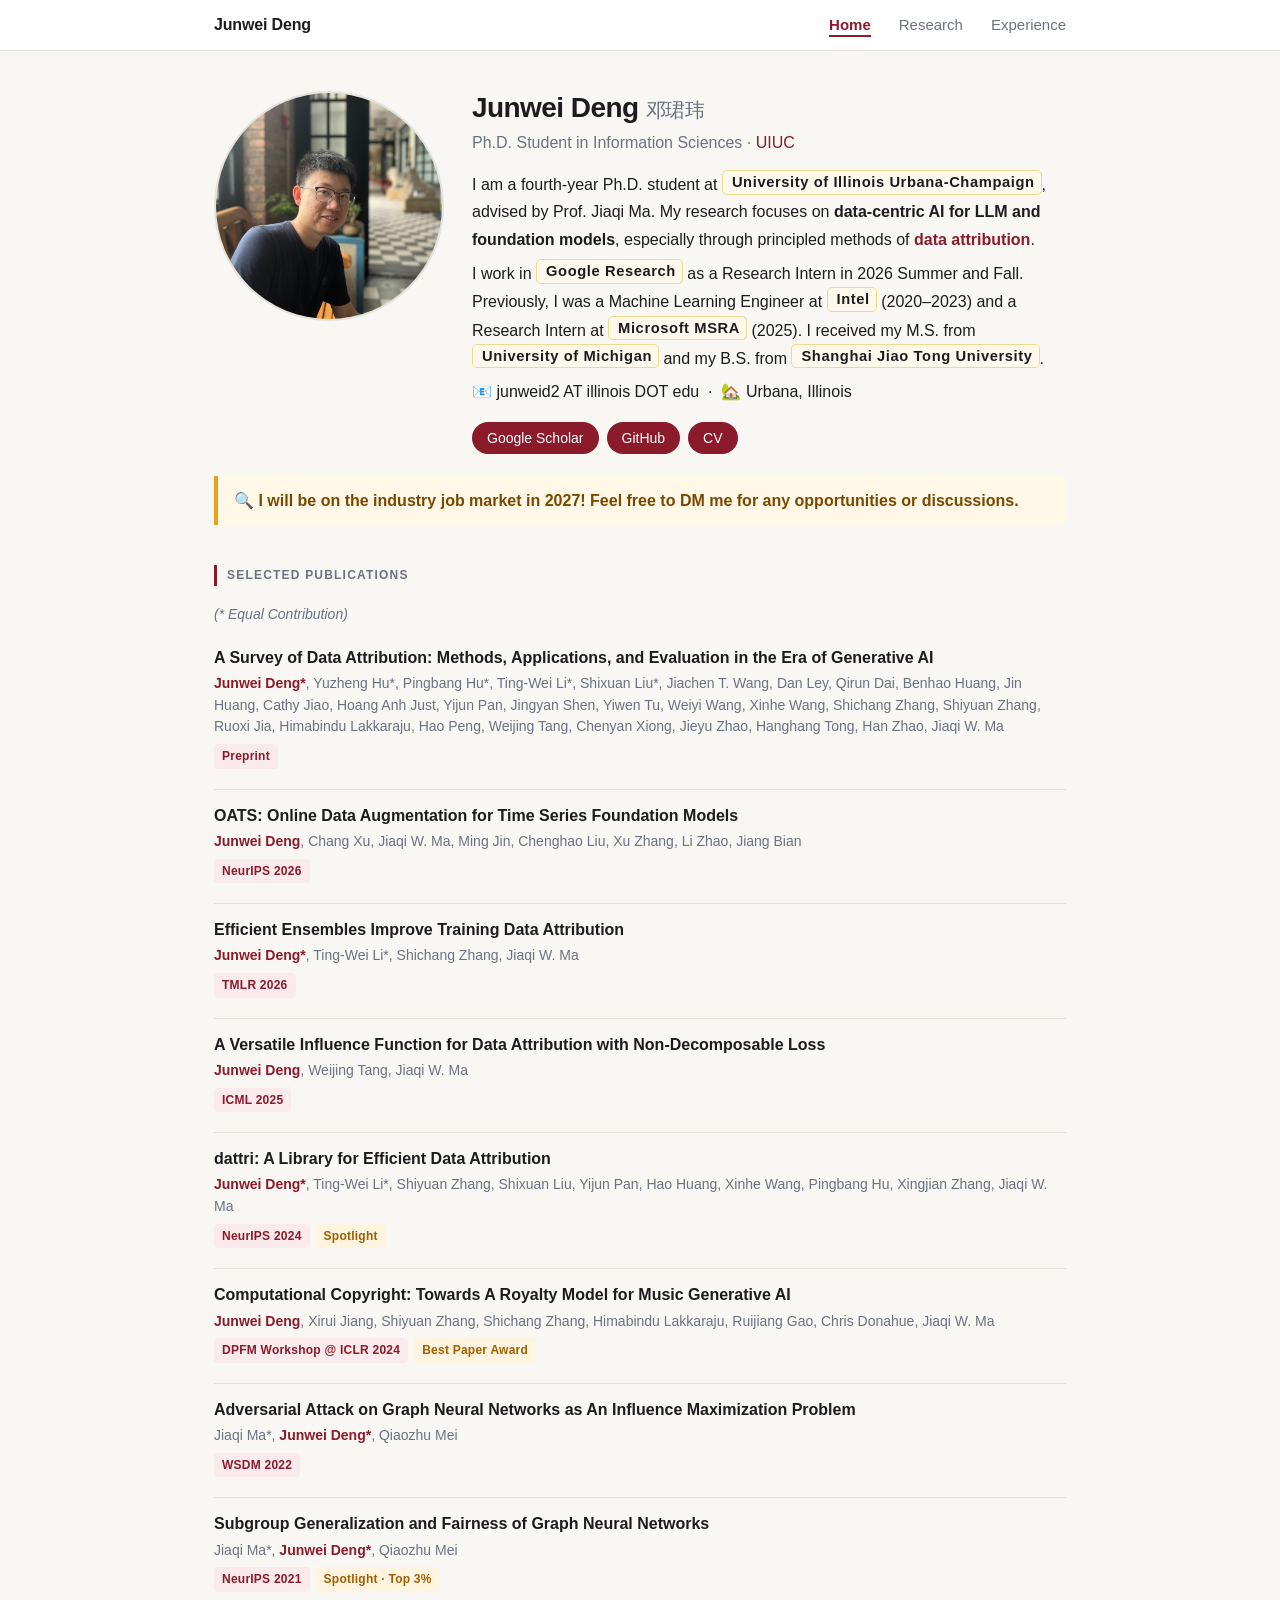
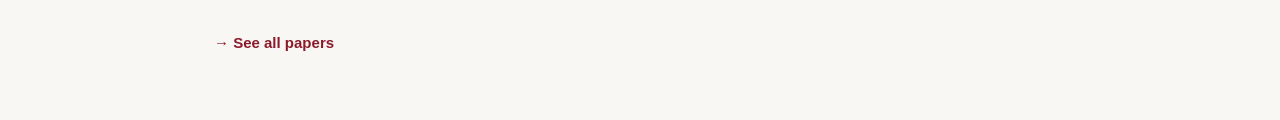
==== commit 5f4e10d0: "Add OATS (NeurIPS 2026) to selected publications Co-Authored-By: Claude Opus 5.5 (1M context) <norep" ====
--- a/index.html
+++ b/index.html
@@ -30,7 +30,7 @@
       <div class="bio">
         <p>I am a fourth-year Ph.D. student at <span class="org-badge"><img src="https://cdn.brand.illinois.edu/favicon.ico" alt="" style="height:1em;vertical-align:middle;margin-right:3px;"><a href="https://ischool.illinois.edu/">University of Illinois Urbana-Champaign</a></span>, advised by Prof. Jiaqi Ma. My research focuses on <strong>data-centric AI for LLM and foundation models</strong>, especially through principled methods of <strong><a href="https://hal.science/hal-05230469v1/document">data attribution</a></strong>.</p>
         <p>I work in
-  <span class="org-badge"><img src="https://www.google.com/favicon.ico" alt="" style="height:1em;vertical-align:middle;margin-right:3px;"><a href="https://research.google/">Google Research</a></span> as a Research Intern in Summer 2026. Previously, I was a Machine Learning Engineer at
+  <span class="org-badge"><img src="https://www.google.com/favicon.ico" alt="" style="height:1em;vertical-align:middle;margin-right:3px;"><a href="https://research.google/">Google Research</a></span> as a Research Intern in 2026 Summer and Fall. Previously, I was a Machine Learning Engineer at
   <span class="org-badge"><img src="https://www.intel.com/favicon.ico" alt="" style="height:1em;vertical-align:middle;margin-right:3px;"><a href="https://www.intel.com">Intel</a></span> (2020–2023) and a Research Intern at
   <span class="org-badge"><img src="https://www.microsoft.com/favicon.ico" alt="" style="height:1em;vertical-align:middle;margin-right:3px;"><a href="https://www.microsoft.com/en-us/research/lab/microsoft-research-asia/">Microsoft MSRA</a></span> (2025). I received my M.S. from
   <span class="org-badge"><img src="https://umich.edu/favicon.ico" alt="" style="height:1em;vertical-align:middle;margin-right:3px;"><a href="https://umich.edu/">University of Michigan</a></span> and my B.S. from
@@ -59,6 +59,16 @@
     </div>
     <div class="paper-meta">
       <span class="venue-tag">Preprint</span>
+    </div>
+  </div>
+
+  <div class="paper">
+    <div class="paper-title"><a href="https://arxiv.org/abs/2601.19040">OATS: Online Data Augmentation for Time Series Foundation Models</a></div>
+    <div class="paper-authors">
+      <span class="self">Junwei Deng</span>, Chang Xu, Jiaqi W. Ma, Ming Jin, Chenghao Liu, Xu Zhang, Li Zhao, Jiang Bian
+    </div>
+    <div class="paper-meta">
+      <span class="venue-tag">NeurIPS 2026</span>
     </div>
   </div>
 
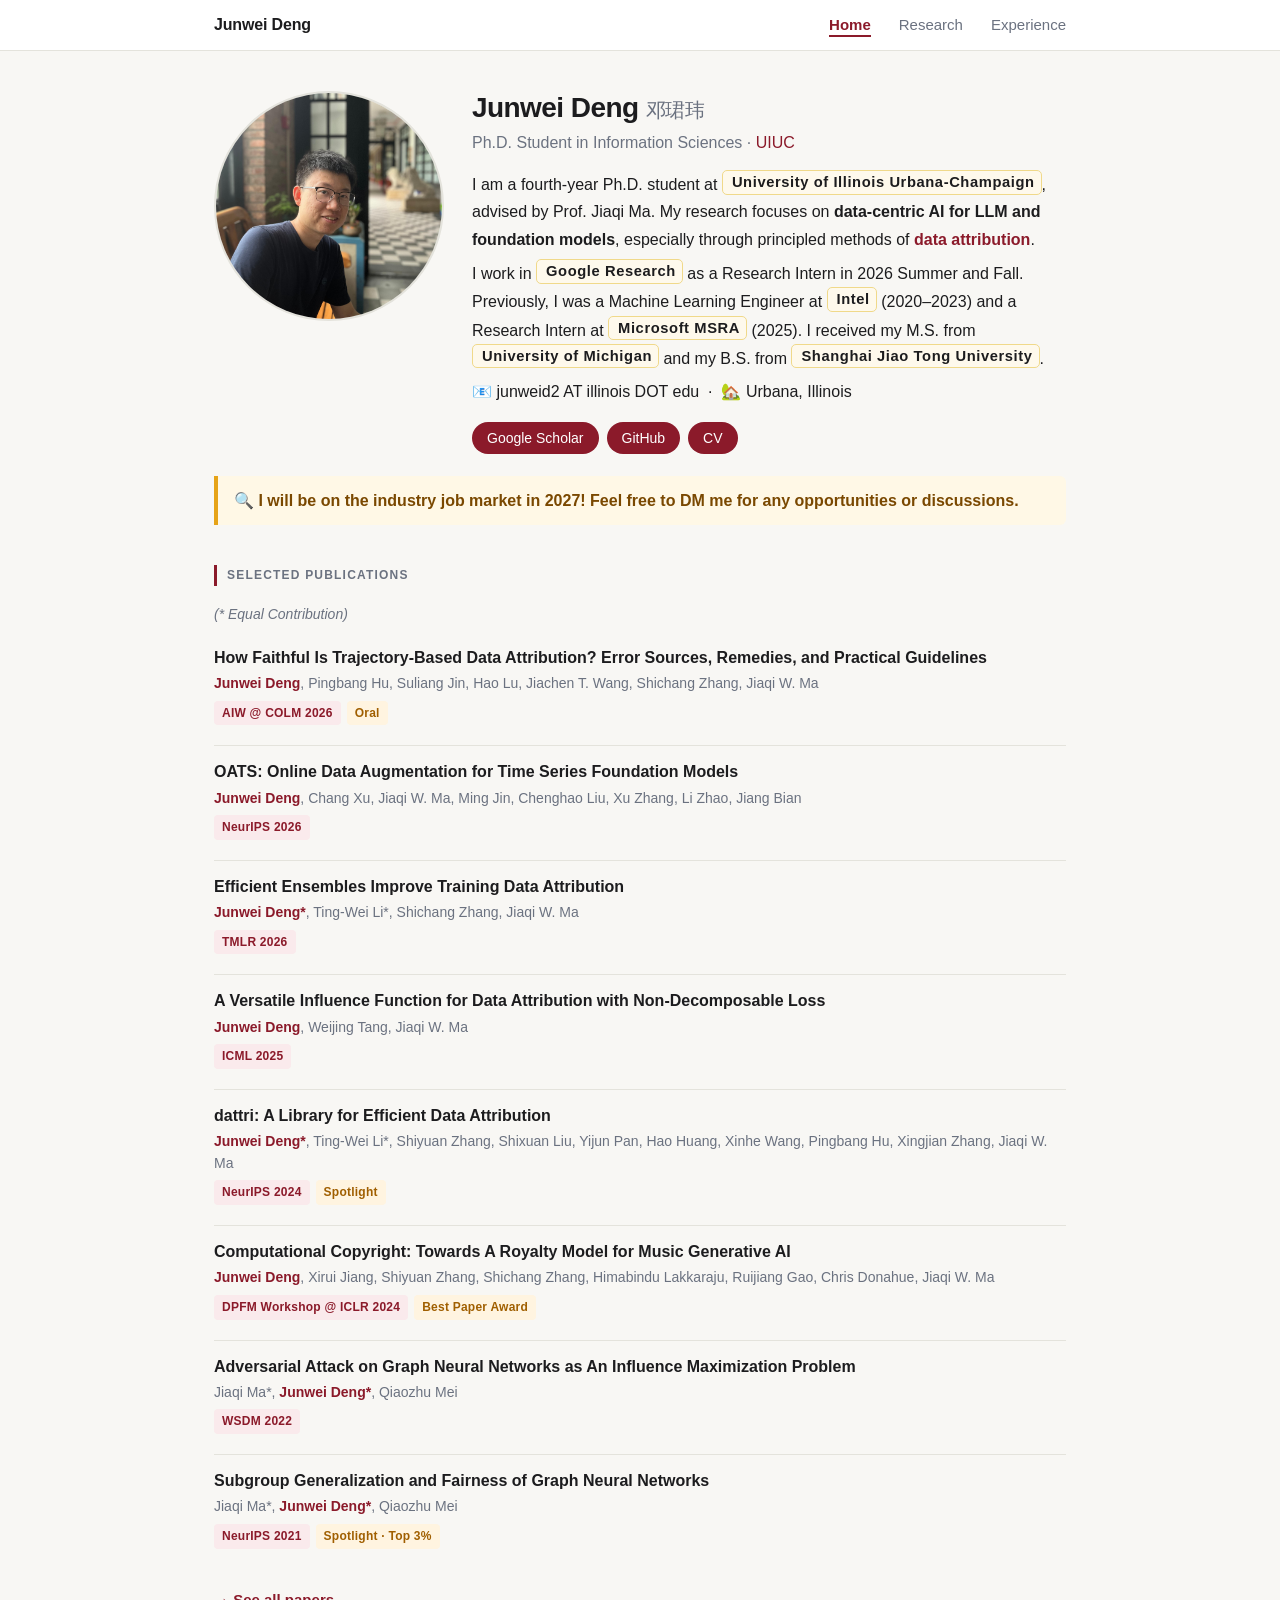
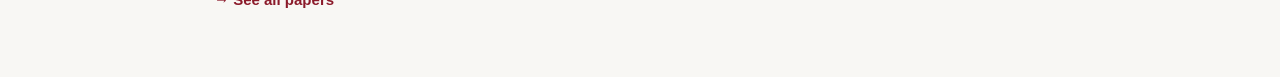
==== commit b1a81c46: "Feature trajectory TDA paper (AIW @ COLM 2026, Oral) on homepage Replace the survey in selected publ" ====
--- a/index.html
+++ b/index.html
@@ -53,12 +53,13 @@
   <p class="equal-contrib">(* Equal Contribution)</p>
 
   <div class="paper">
-    <div class="paper-title"><a href="https://hal.science/hal-05230469v1/document">A Survey of Data Attribution: Methods, Applications, and Evaluation in the Era of Generative AI</a></div>
+    <div class="paper-title"><a href="https://arxiv.org/abs/2605.18814">How Faithful Is Trajectory-Based Data Attribution? Error Sources, Remedies, and Practical Guidelines</a></div>
     <div class="paper-authors">
-      <span class="self">Junwei Deng*</span>, Yuzheng Hu*, Pingbang Hu*, Ting-Wei Li*, Shixuan Liu*, Jiachen T. Wang, Dan Ley, Qirun Dai, Benhao Huang, Jin Huang, Cathy Jiao, Hoang Anh Just, Yijun Pan, Jingyan Shen, Yiwen Tu, Weiyi Wang, Xinhe Wang, Shichang Zhang, Shiyuan Zhang, Ruoxi Jia, Himabindu Lakkaraju, Hao Peng, Weijing Tang, Chenyan Xiong, Jieyu Zhao, Hanghang Tong, Han Zhao, Jiaqi W. Ma
+      <span class="self">Junwei Deng</span>, Pingbang Hu, Suliang Jin, Hao Lu, Jiachen T. Wang, Shichang Zhang, Jiaqi W. Ma
     </div>
     <div class="paper-meta">
-      <span class="venue-tag">Preprint</span>
+      <span class="venue-tag">AIW @ COLM 2026</span>
+      <span class="venue-tag award">Oral</span>
     </div>
   </div>
 
